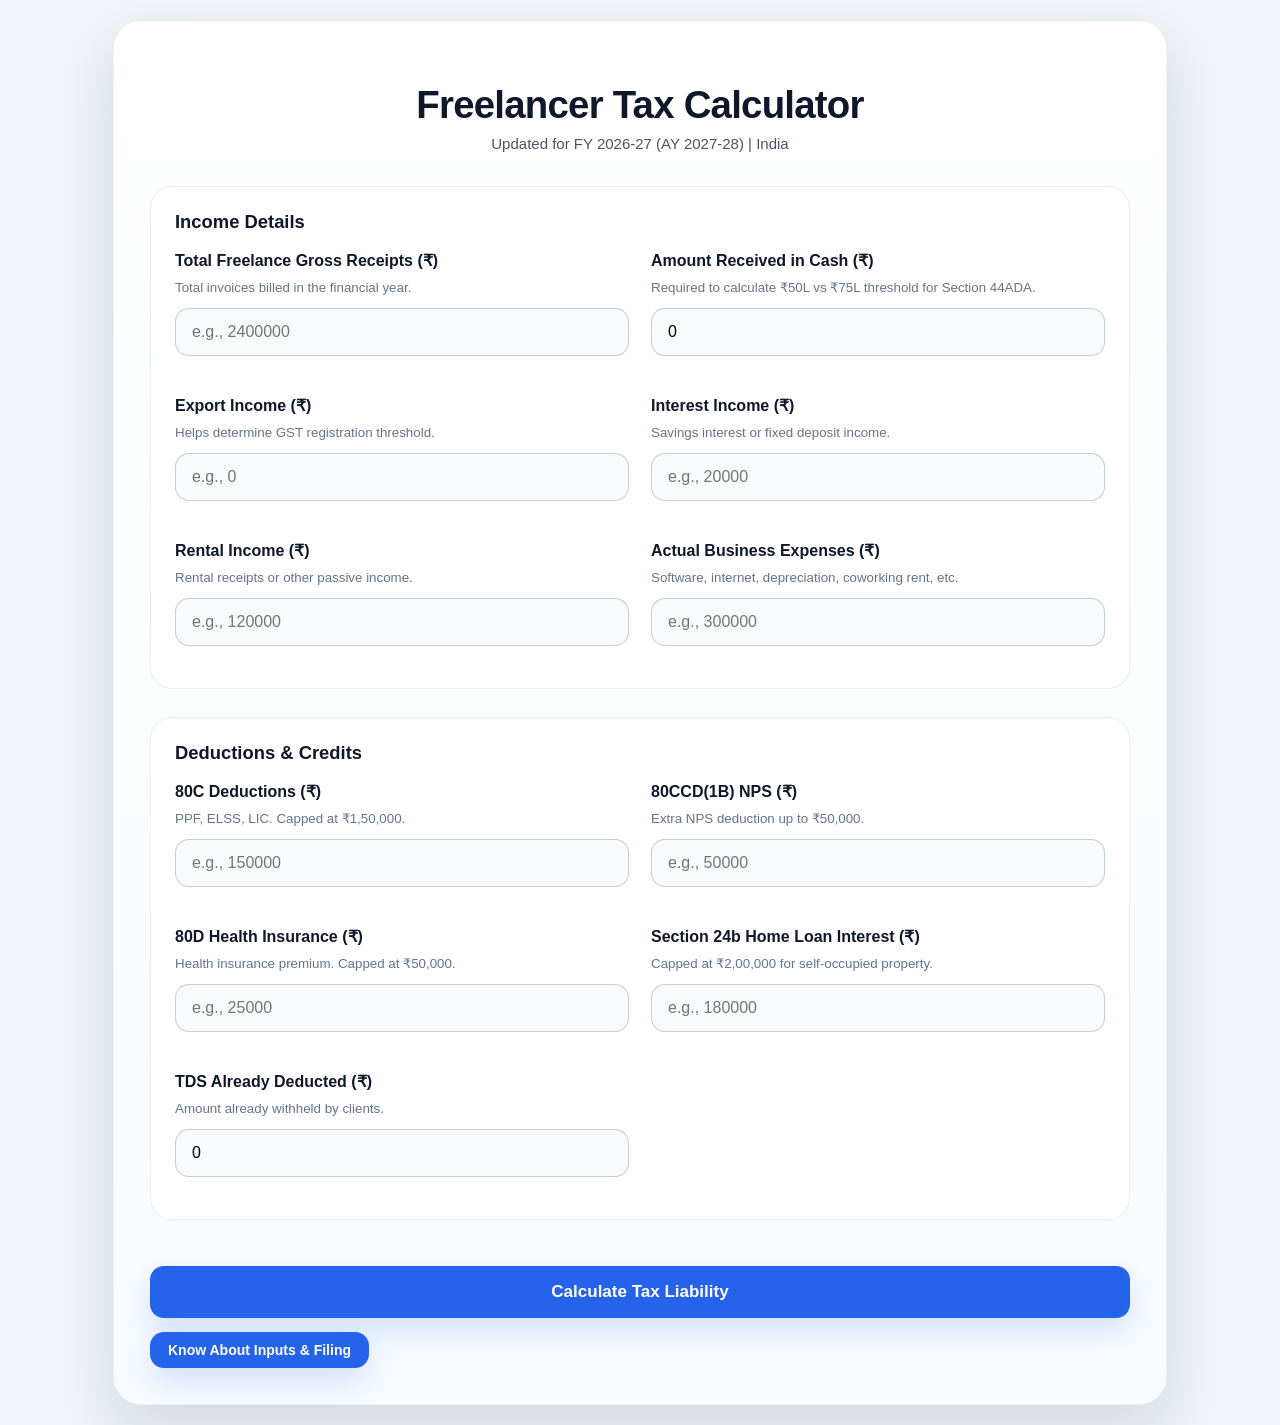
==== index.html @ a2005f17 "implement freelancer tax calculator with input documentation and asset minification script" ====
<!doctype html>
<html lang="en">
  <head>
    <meta charset="UTF-8" />
    <meta name="viewport" content="width=device-width, initial-scale=1.0" />
    <title>Indian Freelancer Tax Calculator (FY 2026-27)</title>
    <link rel="preconnect" href="https://cdn.jsdelivr.net" />
    <link rel="preconnect" href="https://cdnjs.cloudflare.com" />
    <link rel="stylesheet" href="styles.min.css" />
  </head>
  <body>
    <div class="container">
      <h1>Freelancer Tax Calculator</h1>
      <div class="subtitle">Updated for FY 2026-27 (AY 2027-28) | India</div>

      <div class="form-section">
        <h2 class="section-title">Income Details</h2>
        <div class="grid">
          <div class="input-group">
            <label>Total Freelance Gross Receipts (₹)</label>
            <small>Total invoices billed in the financial year.</small>
            <input
              type="number"
              id="grossReceipts"
              placeholder="e.g., 2400000"
              min="0"
            />
          </div>
          <div class="input-group">
            <label>Amount Received in Cash (₹)</label>
            <small>Required to calculate ₹50L vs ₹75L threshold for Section 44ADA.</small>
            <input
              type="number"
              id="cashReceipts"
              placeholder="e.g., 0"
              value="0"
              min="0"
            />
          </div>
          <div class="input-group">
            <label>Export Income (₹)</label>
            <small>Helps determine GST registration threshold.</small>
            <input
              type="number"
              id="exportIncome"
              placeholder="e.g., 0"
              min="0"
            />
          </div>
          <div class="input-group">
            <label>Interest Income (₹)</label>
            <small>Savings interest or fixed deposit income.</small>
            <input
              type="number"
              id="interestIncome"
              placeholder="e.g., 20000"
              min="0"
            />
          </div>
          <div class="input-group">
            <label>Rental Income (₹)</label>
            <small>Rental receipts or other passive income.</small>
            <input
              type="number"
              id="rentalIncome"
              placeholder="e.g., 120000"
              min="0"
            />
          </div>
          <div class="input-group">
            <label>Actual Business Expenses (₹)</label>
            <small>Software, internet, depreciation, coworking rent, etc.</small>
            <input
              type="number"
              id="expenses"
              placeholder="e.g., 300000"
              min="0"
            />
          </div>
        </div>
      </div>

      <div class="form-section">
        <h2 class="section-title">Deductions & Credits</h2>
        <div class="grid">
          <div class="input-group">
            <label>80C Deductions (₹)</label>
            <small>PPF, ELSS, LIC. Capped at ₹1,50,000.</small>
            <input
              type="number"
              id="deduction80C"
              placeholder="e.g., 150000"
              min="0"
            />
          </div>
          <div class="input-group">
            <label>80CCD(1B) NPS (₹)</label>
            <small>Extra NPS deduction up to ₹50,000.</small>
            <input
              type="number"
              id="deduction80CCD"
              placeholder="e.g., 50000"
              min="0"
            />
          </div>
          <div class="input-group">
            <label>80D Health Insurance (₹)</label>
            <small>Health insurance premium. Capped at ₹50,000.</small>
            <input
              type="number"
              id="deduction80D"
              placeholder="e.g., 25000"
              min="0"
            />
          </div>
          <div class="input-group">
            <label>Section 24b Home Loan Interest (₹)</label>
            <small>Capped at ₹2,00,000 for self-occupied property.</small>
            <input
              type="number"
              id="homeLoanInterest"
              placeholder="e.g., 180000"
              min="0"
            />
          </div>
          <div class="input-group">
            <label>TDS Already Deducted (₹)</label>
            <small>Amount already withheld by clients.</small>
            <input
              type="number"
              id="tdsDeducted"
              placeholder="e.g., 24000"
              min="0"
              value="0"
            />
          </div>
        </div>
      </div>

      <button class="btn" onclick="calculateTaxes()">
        Calculate Tax Liability
      </button>
      <a class="btn small" href="know-about.html">
        Know About Inputs & Filing
      </a>

      <div id="alertBanner" class="alert"></div>

      <div class="results" id="results">
        <div id="report">
          <h2>Comparison Matrix</h2>
          <div class="card-container">
            <!-- 44ADA New Regime -->
            <div class="card" id="card-new-44ada">
              <h3>Sec 44ADA + New Regime</h3>
              <p>Taxable Income: <span id="inc-new-44ada"></span></p>
              <div class="val" id="tax-new-44ada"></div>
              <p class="card-note">(No deduction tracking needed)</p>
            </div>

            <!-- 44ADA Old Regime -->
            <div class="card" id="card-old-44ada">
              <h3>Sec 44ADA + Old Regime</h3>
              <p>Taxable Income: <span id="inc-old-44ada"></span></p>
              <div class="val" id="tax-old-44ada"></div>
              <p class="card-note">(Claiming Chapter VI-A ded.)</p>
            </div>

            <!-- Regular New Regime -->
            <div class="card" id="card-new-reg">
              <h3>Regular Method + New Regime</h3>
              <p>Taxable Income: <span id="inc-new-reg"></span></p>
              <div class="val" id="tax-new-reg"></div>
              <p class="card-note">(Deducting actual expenses)</p>
            </div>

            <!-- Regular Old Regime -->
            <div class="card" id="card-old-reg">
              <h3>Regular Method + Old Regime</h3>
              <p>Taxable Income: <span id="inc-old-reg"></span></p>
              <div class="val" id="tax-old-reg"></div>
              <p class="card-note">(Actual Exp + Chap VI-A ded.)</p>
            </div>
          </div>

          <div class="summary-row">
            <div class="summary-item">
              <strong>Net Tax Payable</strong>
              <div id="net-tax">₹ 0</div>
            </div>
            <div class="summary-item">
              <strong>Tax Refund Expected</strong>
              <div id="tax-refund">₹ 0</div>
            </div>
            <div class="summary-item">
              <strong>Recommended Filing</strong>
              <div id="itr-recommendation">N/A</div>
            </div>
          </div>

          <div class="chart-card">
            <h3>Financial Breakdown</h3>
            <canvas id="summaryChart" height="240"></canvas>
          </div>

          <div class="breakdown-panel">
            <button class="btn small" onclick="toggleBreakdown()">
              View Calculation Breakdown
            </button>
            <div id="breakdown" class="breakdown-content">
              <p><strong>Scenario:</strong> <span id="breakdownScenario"></span></p>
              <p><strong>Base Tax:</strong> <span id="breakdownBaseTax"></span></p>
              <p><strong>Surcharge:</strong> <span id="breakdownSurcharge"></span></p>
              <p><strong>Health & Education Cess (4%):</strong> <span id="breakdownCess"></span></p>
              <p><strong>Total Tax:</strong> <span id="breakdownTotalTax"></span></p>
            </div>
          </div>

          <div class="schedule-card">
            <h3>Advance Tax Schedule</h3>
            <table class="schedule-table" id="advanceSchedule"></table>
          </div>
        </div>
        <button class="btn" onclick="downloadReport()">
          Export Report as PDF
        </button>
      </div>

    </div>

    <script src="script.min.js"></script>
  </body>
</html>
---- styles.min.css ----
body {
  font-family: "Segoe UI", Tahoma, Geneva, Verdana, sans-serif;
  background: #f0f4f8;
  color: #333;
  margin: 0;
  padding: 20px;
}
.container {
  max-width: 980px;
  margin: 0 auto;
  background: linear-gradient(180deg, #ffffff 0%, #f8fbff 100%);
  padding: 36px;
  border-radius: 28px;
  box-shadow: 0 25px 60px rgba(15, 23, 42, 0.12);
  border: 1px solid rgba(148, 163, 184, 0.16);
}
h1 {
  text-align: center;
  color: #0f172a;
  margin-bottom: 8px;
  letter-spacing: -0.02em;
  font-size: 2.4rem;
}
.subtitle {
  text-align: center;
  color: #475569;
  margin-bottom: 34px;
  font-size: 15px;
}
.grid {
  display: grid;
  grid-template-columns: repeat(2, minmax(0, 1fr));
  gap: 22px;
}
@media (max-width: 920px) {
  .grid {
    grid-template-columns: 1fr;
  }
}
.input-group {
  margin-bottom: 18px;
}
.input-group label {
  display: block;
  font-weight: 700;
  margin-bottom: 8px;
  color: #0f172a;
}
.input-group small {
  font-weight: 400;
  color: #64748b;
  display: block;
  margin-bottom: 10px;
  line-height: 1.5;
}
.input-group input {
  width: 100%;
  padding: 14px 16px;
  border: 1px solid rgba(148, 163, 184, 0.5);
  border-radius: 14px;
  font-size: 16px;
  box-sizing: border-box;
  transition:
    border-color 0.3s,
    box-shadow 0.3s;
  background: #f8fafc;
}
.input-group input:focus {
  border-color: #3b82f6;
  outline: none;
  box-shadow: 0 0 0 4px rgba(59, 130, 246, 0.12);
}
.btn {
  display: inline-flex;
  justify-content: center;
  align-items: center;
  width: 100%;
  padding: 16px 18px;
  background: #2563eb;
  color: #fff;
  text-decoration: none;
  border: none;
  border-radius: 14px;
  font-size: 17px;
  font-weight: 700;
  cursor: pointer;
  transition:
    background 0.25s,
    transform 0.25s,
    box-shadow 0.25s;
  margin-top: 18px;
  box-shadow: 0 12px 30px rgba(37, 99, 235, 0.18);
}
.btn:hover {
  background: #1e40af;
  transform: translateY(-1px);
  box-shadow: 0 16px 38px rgba(37, 99, 235, 0.24);
}
.btn.small {
  width: auto;
  padding: 10px 18px;
  font-size: 14px;
  margin-top: 14px;
}
.results {
  margin-top: 40px;
  display: none;
  padding: 28px;
  background: #ffffff;
  border-radius: 24px;
  border: 1px solid rgba(148, 163, 184, 0.18);
}
.results h2 {
  text-align: center;
  color: #0f172a;
  margin-bottom: 20px;
}
.form-section {
  margin-bottom: 28px;
  padding: 24px;
  border-radius: 22px;
  background: #ffffff;
  border: 1px solid rgba(148, 163, 184, 0.18);
}
.section-title {
  margin: 0 0 18px;
  font-size: 1.15rem;
  color: #0f172a;
}
.card-container {
  display: grid;
  grid-template-columns: repeat(2, minmax(0, 1fr));
  gap: 20px;
}
@media (max-width: 880px) {
  .card-container {
    grid-template-columns: 1fr;
  }
}
.card {
  padding: 22px;
  border-radius: 20px;
  border: 1px solid rgba(148, 163, 184, 0.18);
  background: #ffffff;
  text-align: left;
  position: relative;
  transition:
    transform 0.22s,
    box-shadow 0.22s;
}
.card-note {
  font-size: 13px;
  color: #475569;
  margin-top: 14px;
}
.card:hover {
  transform: translateY(-2px);
  box-shadow: 0 18px 48px rgba(15, 23, 42, 0.08);
}
.card h3 {
  margin-top: 0;
  color: #0f172a;
  border-bottom: 1px solid rgba(148, 163, 184, 0.18);
  padding-bottom: 10px;
  font-size: 18px;
}
.card .val {
  font-size: 30px;
  font-weight: 800;
  color: #111827;
  margin: 16px 0;
}
.card p {
  margin: 6px 0;
  color: #475569;
}
.highlight {
  border-color: #10b981;
  background: #ecfdf5;
  transform: scale(1.02);
  box-shadow: 0 4px 15px rgba(16, 185, 129, 0.2);
}
.highlight h3 {
  color: #047857;
  border-color: #a7f3d0;
}
.highlight .val {
  color: #10b981;
}
.highlight::before {
  content: "★ BEST OPTION";
  position: absolute;
  top: -12px;
  left: 50%;
  transform: translateX(-50%);
  background: #10b981;
  color: white;
  padding: 4px 12px;
  border-radius: 20px;
  font-size: 12px;
  font-weight: bold;
}
.alert {
  display: none;
  padding: 18px 20px;
  border-left: 5px solid #f59e0b;
  background: #fffbeb;
  color: #92400e;
  border-radius: 10px;
  margin: 24px 0;
}
.breakdown-content {
  display: none;
}
.summary-row {
  display: grid;
  grid-template-columns: repeat(3, 1fr);
  gap: 20px;
  margin-top: 20px;
}
.summary-item {
  background: #eff6ff;
  border: 1px solid #c7d2fe;
  border-radius: 12px;
  padding: 18px;
  text-align: center;
}
.summary-item strong {
  display: block;
  margin-bottom: 8px;
  color: #1e293b;
}
.chart-card,
.schedule-card,
.breakdown-panel {
  margin-top: 24px;
  padding: 20px;
  background: #f8fafc;
  border: 1px solid #e2e8f0;
  border-radius: 12px;
}
.chart-card {
  min-height: 320px;
}
.chart-card canvas {
  max-width: 640px;
  width: 100% !important;
  height: 240px !important;
  display: block;
  margin: 0 auto;
}
.breakdown-content p {
  margin: 10px 0;
  line-height: 1.6;
}
.schedule-table {
  width: 100%;
  border-collapse: collapse;
  margin-top: 12px;
}
.schedule-table th,
.schedule-table td {
  padding: 12px 14px;
  border: 1px solid #e2e8f0;
  text-align: left;
}
.schedule-table th {
  background: #eef2ff;
}
.info-card {
  margin-top: 40px;
  padding: 24px;
  border-radius: 14px;
  border: 1px solid #cbd5e1;
  background: #ffffff;
}
.info-card h2,
.info-card h3 {
  color: #1e293b;
}
.info-list {
  margin: 0;
  padding: 0;
  list-style: none;
}
.info-list li {
  margin-bottom: 18px;
}
.info-list li strong {
  display: block;
  margin-bottom: 6px;
  color: #0f172a;
}
.info-list li span {
  display: block;
  color: #475569;
}
.info-grid {
  display: grid;
  grid-template-columns: 1fr 1fr;
  gap: 20px;
}
@media (max-width: 768px) {
  .info-grid {
    grid-template-columns: 1fr;
  }
}
.navbar {
  display: flex;
  justify-content: space-between;
  align-items: center;
  margin-bottom: 30px;
}
.nav-link {
  color: #2563eb;
  text-decoration: none;
  font-weight: 700;
}
.nav-link:hover {
  text-decoration: underline;
}
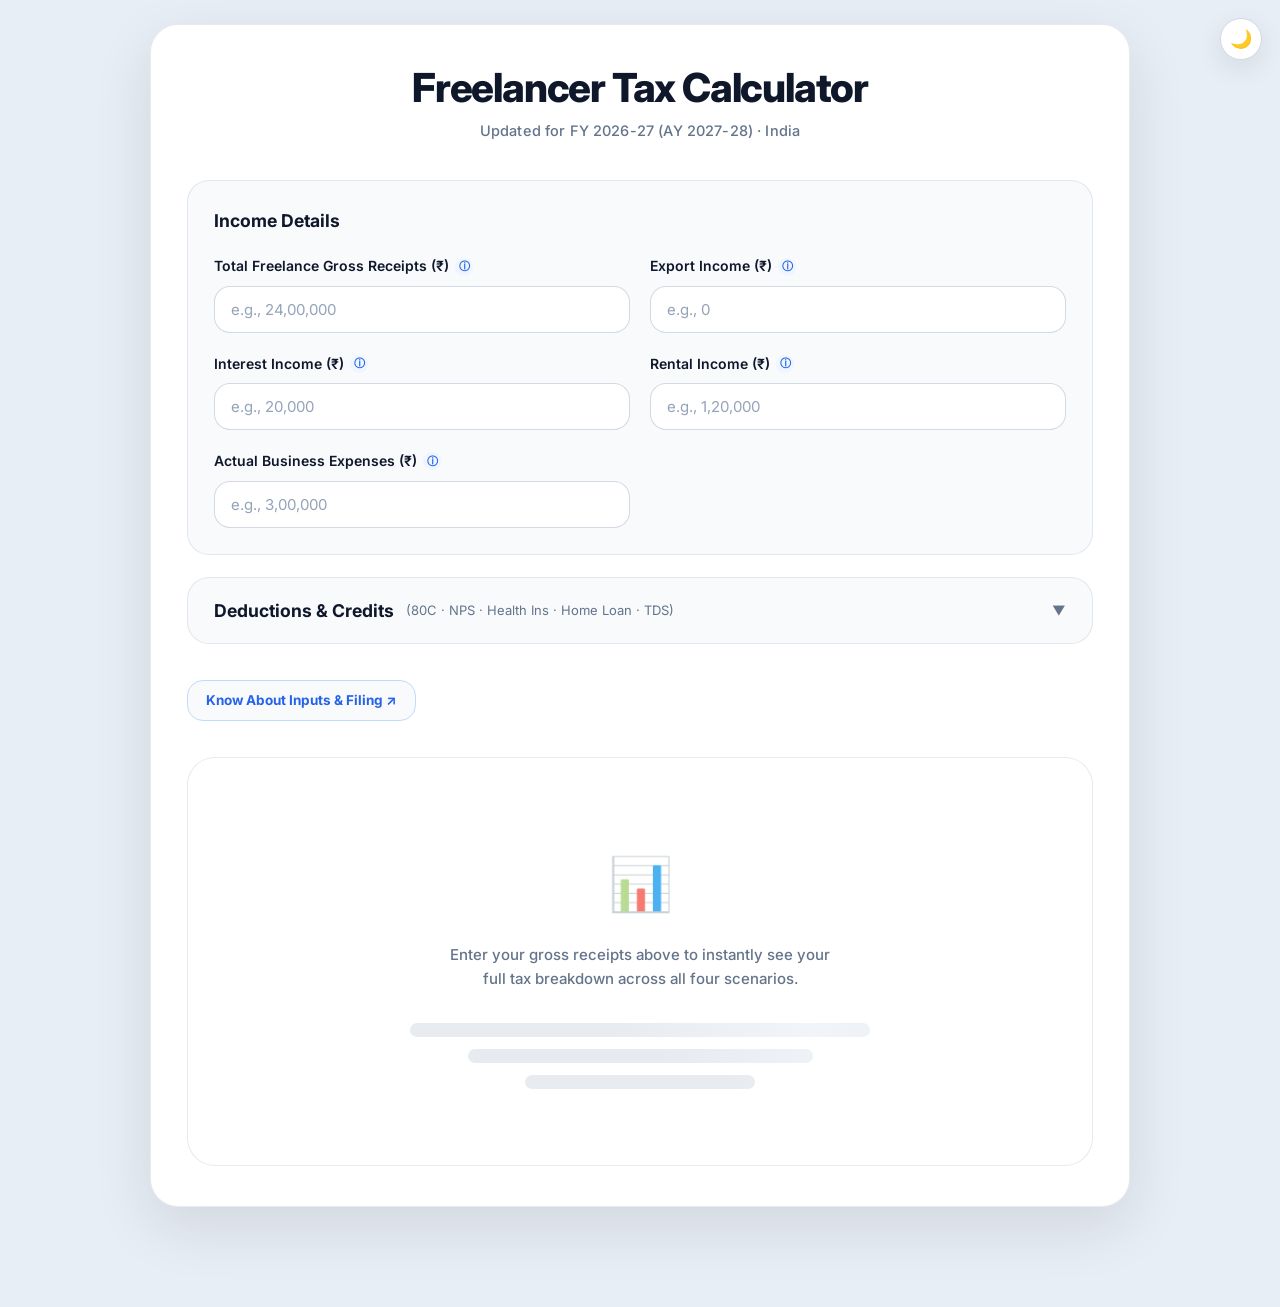
==== commit 7ddd5579: "enhance user experience with dark mode toggle and input formatting - Added a dark mode toggle button" ====
--- a/index.html
+++ b/index.html
@@ -3,186 +3,336 @@
   <head>
     <meta charset="UTF-8" />
     <meta name="viewport" content="width=device-width, initial-scale=1.0" />
+    <meta
+      name="description"
+      content="Free Indian Freelancer Tax Calculator for FY 2026-27. Instantly compare Old vs New Tax Regime and Section 44ADA to find your lowest tax liability. Includes advance tax schedule and PDF export."
+    />
     <title>Indian Freelancer Tax Calculator (FY 2026-27)</title>
+    <link rel="preconnect" href="https://fonts.googleapis.com" />
+    <link rel="preconnect" href="https://fonts.gstatic.com" crossorigin />
+    <link
+      href="https://fonts.googleapis.com/css2?family=Inter:wght@400;500;600;700;800&display=swap"
+      rel="stylesheet"
+    />
     <link rel="preconnect" href="https://cdn.jsdelivr.net" />
     <link rel="preconnect" href="https://cdnjs.cloudflare.com" />
-    <link rel="stylesheet" href="styles.min.css" />
+    <link rel="stylesheet" href="styles.css" />
   </head>
   <body>
+    <!-- Dark mode toggle -->
+    <button
+      class="dark-toggle"
+      id="darkToggle"
+      onclick="toggleDarkMode()"
+      aria-label="Toggle dark mode"
+      title="Toggle dark / light mode"
+    >🌙</button>
+
+    <!-- Toast container -->
+    <div class="toast-container" id="toastContainer"></div>
+
+    <!-- Sticky mobile summary bar -->
+    <div class="sticky-bar" id="stickyBar" aria-live="polite">
+      <span class="sticky-label">Net Tax Payable</span>
+      <strong class="sticky-amount" id="stickyAmount">₹ 0</strong>
+    </div>
+
     <div class="container">
       <h1>Freelancer Tax Calculator</h1>
-      <div class="subtitle">Updated for FY 2026-27 (AY 2027-28) | India</div>
-
+      <div class="subtitle">Updated for FY 2026-27 (AY 2027-28) · India</div>
+
+      <!-- ── Income Details ── -->
       <div class="form-section">
         <h2 class="section-title">Income Details</h2>
         <div class="grid">
-          <div class="input-group">
-            <label>Total Freelance Gross Receipts (₹)</label>
-            <small>Total invoices billed in the financial year.</small>
-            <input
-              type="number"
+
+          <div class="input-group">
+            <label for="grossReceipts">
+              Total Freelance Gross Receipts (₹)
+              <button
+                class="tip-btn"
+                data-tip="All professional fees and invoices billed during the financial year. Example: if you billed ₹24,00,000, enter 2400000."
+                aria-label="Help for Gross Receipts"
+              >ⓘ</button>
+            </label>
+            <input
+              type="text"
               id="grossReceipts"
-              placeholder="e.g., 2400000"
-              min="0"
-            />
-          </div>
-          <div class="input-group">
-            <label>Amount Received in Cash (₹)</label>
-            <small>Required to calculate ₹50L vs ₹75L threshold for Section 44ADA.</small>
-            <input
-              type="number"
+              placeholder="e.g., 24,00,000"
+              inputmode="numeric"
+              autocomplete="off"
+            />
+          </div>
+
+          <!-- Conditional: shown only when gross receipts > ₹50L -->
+          <div class="input-group" id="cashGroup" style="display:none">
+            <label for="cashReceipts">
+              Amount Received in Cash (₹)
+              <button
+                class="tip-btn"
+                data-tip="Cash payments received from clients. If cash receipts exceed 5% of total, your 44ADA limit drops from ₹75L to ₹50L."
+                aria-label="Help for Cash Receipts"
+              >ⓘ</button>
+            </label>
+            <input
+              type="text"
               id="cashReceipts"
               placeholder="e.g., 0"
+              inputmode="numeric"
               value="0"
-              min="0"
-            />
-          </div>
-          <div class="input-group">
-            <label>Export Income (₹)</label>
-            <small>Helps determine GST registration threshold.</small>
-            <input
-              type="number"
+              autocomplete="off"
+            />
+          </div>
+
+          <div class="input-group">
+            <label for="exportIncome">
+              Export Income (₹)
+              <button
+                class="tip-btn"
+                data-tip="Revenue earned from clients outside India. Only domestic receipts count towards the ₹20L GST registration threshold."
+                aria-label="Help for Export Income"
+              >ⓘ</button>
+            </label>
+            <input
+              type="text"
               id="exportIncome"
               placeholder="e.g., 0"
-              min="0"
-            />
-          </div>
-          <div class="input-group">
-            <label>Interest Income (₹)</label>
-            <small>Savings interest or fixed deposit income.</small>
-            <input
-              type="number"
+              inputmode="numeric"
+              autocomplete="off"
+            />
+          </div>
+
+          <div class="input-group">
+            <label for="interestIncome">
+              Interest Income (₹)
+              <button
+                class="tip-btn"
+                data-tip="Interest earned on savings accounts or fixed deposits during the year. Example: ₹20,000 from a bank FD."
+                aria-label="Help for Interest Income"
+              >ⓘ</button>
+            </label>
+            <input
+              type="text"
               id="interestIncome"
-              placeholder="e.g., 20000"
-              min="0"
-            />
-          </div>
-          <div class="input-group">
-            <label>Rental Income (₹)</label>
-            <small>Rental receipts or other passive income.</small>
-            <input
-              type="number"
+              placeholder="e.g., 20,000"
+              inputmode="numeric"
+              autocomplete="off"
+            />
+          </div>
+
+          <div class="input-group">
+            <label for="rentalIncome">
+              Rental Income (₹)
+              <button
+                class="tip-btn"
+                data-tip="Gross rent received during the year. A 30% standard deduction under Sec 24(a) is automatically applied in both tax regimes."
+                aria-label="Help for Rental Income"
+              >ⓘ</button>
+            </label>
+            <input
+              type="text"
               id="rentalIncome"
-              placeholder="e.g., 120000"
-              min="0"
-            />
-          </div>
-          <div class="input-group">
-            <label>Actual Business Expenses (₹)</label>
-            <small>Software, internet, depreciation, coworking rent, etc.</small>
-            <input
-              type="number"
+              placeholder="e.g., 1,20,000"
+              inputmode="numeric"
+              autocomplete="off"
+            />
+          </div>
+
+          <div class="input-group">
+            <label for="expenses">
+              Actual Business Expenses (₹)
+              <button
+                class="tip-btn"
+                data-tip="Software, internet, coworking rent, depreciation, subscriptions, etc. Used in the Regular Method calculation only."
+                aria-label="Help for Business Expenses"
+              >ⓘ</button>
+            </label>
+            <input
+              type="text"
               id="expenses"
-              placeholder="e.g., 300000"
-              min="0"
-            />
-          </div>
+              placeholder="e.g., 3,00,000"
+              inputmode="numeric"
+              autocomplete="off"
+            />
+          </div>
+
         </div>
       </div>
 
-      <div class="form-section">
-        <h2 class="section-title">Deductions & Credits</h2>
-        <div class="grid">
-          <div class="input-group">
-            <label>80C Deductions (₹)</label>
-            <small>PPF, ELSS, LIC. Capped at ₹1,50,000.</small>
-            <input
-              type="number"
-              id="deduction80C"
-              placeholder="e.g., 150000"
-              min="0"
-            />
-          </div>
-          <div class="input-group">
-            <label>80CCD(1B) NPS (₹)</label>
-            <small>Extra NPS deduction up to ₹50,000.</small>
-            <input
-              type="number"
-              id="deduction80CCD"
-              placeholder="e.g., 50000"
-              min="0"
-            />
-          </div>
-          <div class="input-group">
-            <label>80D Health Insurance (₹)</label>
-            <small>Health insurance premium. Capped at ₹50,000.</small>
-            <input
-              type="number"
-              id="deduction80D"
-              placeholder="e.g., 25000"
-              min="0"
-            />
-          </div>
-          <div class="input-group">
-            <label>Section 24b Home Loan Interest (₹)</label>
-            <small>Capped at ₹2,00,000 for self-occupied property.</small>
-            <input
-              type="number"
-              id="homeLoanInterest"
-              placeholder="e.g., 180000"
-              min="0"
-            />
-          </div>
-          <div class="input-group">
-            <label>TDS Already Deducted (₹)</label>
-            <small>Amount already withheld by clients.</small>
-            <input
-              type="number"
-              id="tdsDeducted"
-              placeholder="e.g., 24000"
-              min="0"
-              value="0"
-            />
+      <!-- ── Deductions & Credits (Accordion) ── -->
+      <div class="form-section accordion-section">
+        <button
+          class="accordion-toggle"
+          id="deductionsToggle"
+          onclick="toggleDeductions()"
+          aria-expanded="false"
+          aria-controls="deductionsContent"
+        >
+          <span>Deductions &amp; Credits</span>
+          <span class="accordion-hint" id="deductionsHint">(80C · NPS · Health Ins · Home Loan · TDS)</span>
+          <span class="chevron" id="deductionsChevron">▼</span>
+        </button>
+
+        <div
+          class="accordion-content"
+          id="deductionsContent"
+          aria-hidden="true"
+        >
+          <div class="grid">
+
+            <div class="input-group">
+              <label for="deduction80C">
+                80C Deductions (₹)
+                <button
+                  class="tip-btn"
+                  data-tip="PPF, ELSS, LIC, NSC, ELSS mutual funds. Capped at ₹1,50,000. Applies in Old Regime only."
+                  aria-label="Help for 80C"
+                >ⓘ</button>
+              </label>
+              <input
+                type="text"
+                id="deduction80C"
+                placeholder="e.g., 1,50,000"
+                inputmode="numeric"
+                autocomplete="off"
+              />
+            </div>
+
+            <div class="input-group">
+              <label for="deduction80CCD">
+                80CCD(1B) NPS (₹)
+                <button
+                  class="tip-btn"
+                  data-tip="Additional NPS contribution beyond the 80C limit. Capped at ₹50,000. Applies in Old Regime only."
+                  aria-label="Help for 80CCD"
+                >ⓘ</button>
+              </label>
+              <input
+                type="text"
+                id="deduction80CCD"
+                placeholder="e.g., 50,000"
+                inputmode="numeric"
+                autocomplete="off"
+              />
+            </div>
+
+            <div class="input-group">
+              <label for="deduction80D">
+                80D Health Insurance (₹)
+                <button
+                  class="tip-btn"
+                  data-tip="Health insurance premium for self, family, and senior citizen parents. Capped at ₹50,000. Applies in Old Regime only."
+                  aria-label="Help for 80D"
+                >ⓘ</button>
+              </label>
+              <input
+                type="text"
+                id="deduction80D"
+                placeholder="e.g., 25,000"
+                inputmode="numeric"
+                autocomplete="off"
+              />
+            </div>
+
+            <div class="input-group">
+              <label for="homeLoanInterest">
+                Sec 24b Home Loan Interest (₹)
+                <button
+                  class="tip-btn"
+                  data-tip="Interest paid on a self-occupied home loan. Capped at ₹2,00,000. Applies in Old Regime only."
+                  aria-label="Help for Home Loan Interest"
+                >ⓘ</button>
+              </label>
+              <input
+                type="text"
+                id="homeLoanInterest"
+                placeholder="e.g., 1,80,000"
+                inputmode="numeric"
+                autocomplete="off"
+              />
+            </div>
+
+            <div class="input-group">
+              <label for="tdsDeducted">
+                TDS Already Deducted (₹)
+                <button
+                  class="tip-btn"
+                  data-tip="Tax already withheld from your payments by clients. This is credited against your final tax liability or refunded if excess."
+                  aria-label="Help for TDS"
+                >ⓘ</button>
+              </label>
+              <input
+                type="text"
+                id="tdsDeducted"
+                placeholder="e.g., 24,000"
+                inputmode="numeric"
+                value="0"
+                autocomplete="off"
+              />
+            </div>
+
           </div>
         </div>
       </div>
 
-      <button class="btn" onclick="calculateTaxes()">
-        Calculate Tax Liability
-      </button>
-      <a class="btn small" href="know-about.html">
-        Know About Inputs & Filing
+      <a class="btn small secondary" href="know-about.html">
+        Know About Inputs &amp; Filing ↗
       </a>
 
-      <div id="alertBanner" class="alert"></div>
-
+      <!-- ── Results ── -->
       <div class="results" id="results">
-        <div id="report">
-          <h2>Comparison Matrix</h2>
-          <div class="card-container">
-            <!-- 44ADA New Regime -->
-            <div class="card" id="card-new-44ada">
-              <h3>Sec 44ADA + New Regime</h3>
-              <p>Taxable Income: <span id="inc-new-44ada"></span></p>
-              <div class="val" id="tax-new-44ada"></div>
-              <p class="card-note">(No deduction tracking needed)</p>
-            </div>
-
-            <!-- 44ADA Old Regime -->
-            <div class="card" id="card-old-44ada">
-              <h3>Sec 44ADA + Old Regime</h3>
-              <p>Taxable Income: <span id="inc-old-44ada"></span></p>
-              <div class="val" id="tax-old-44ada"></div>
-              <p class="card-note">(Claiming Chapter VI-A ded.)</p>
-            </div>
-
-            <!-- Regular New Regime -->
-            <div class="card" id="card-new-reg">
-              <h3>Regular Method + New Regime</h3>
-              <p>Taxable Income: <span id="inc-new-reg"></span></p>
-              <div class="val" id="tax-new-reg"></div>
-              <p class="card-note">(Deducting actual expenses)</p>
-            </div>
-
-            <!-- Regular Old Regime -->
-            <div class="card" id="card-old-reg">
-              <h3>Regular Method + Old Regime</h3>
-              <p>Taxable Income: <span id="inc-old-reg"></span></p>
-              <div class="val" id="tax-old-reg"></div>
-              <p class="card-note">(Actual Exp + Chap VI-A ded.)</p>
-            </div>
-          </div>
-
+
+        <!-- Skeleton / empty state -->
+        <div id="skeletonState" class="skeleton-state">
+          <div class="skeleton-icon">📊</div>
+          <p class="skeleton-prompt">
+            Enter your gross receipts above to instantly see your full tax breakdown across all four scenarios.
+          </p>
+          <div class="skeleton-bars">
+            <div class="skeleton-bar w-full"></div>
+            <div class="skeleton-bar w-3/4"></div>
+            <div class="skeleton-bar w-1/2"></div>
+          </div>
+        </div>
+
+        <!-- Calculated results (hidden until first calculation) -->
+        <div id="report" class="report-content" style="display:none">
+          <h2>Tax Analysis Results</h2>
+
+          <!-- Hero card: best option -->
+          <div id="heroCard" class="hero-card">
+            <div class="hero-badge">★ BEST OPTION</div>
+            <h3 class="hero-name" id="heroName"></h3>
+            <div class="hero-body">
+              <div class="hero-stat">
+                <span class="hero-label">Total Tax</span>
+                <div class="hero-amount" id="heroTaxAmount"></div>
+              </div>
+              <div class="hero-divider"></div>
+              <div class="hero-stat">
+                <span class="hero-label">Taxable Income</span>
+                <div class="hero-income-val" id="heroIncome"></div>
+              </div>
+            </div>
+            <p class="hero-note" id="heroNote"></p>
+          </div>
+
+          <!-- Compare other options -->
+          <button
+            class="alt-toggle-btn"
+            id="altToggleBtn"
+            onclick="toggleAlternatives()"
+            aria-expanded="false"
+            aria-controls="alternativesGrid"
+          >
+            <span>Compare Other Options</span>
+            <span class="chevron" id="altChevron">▼</span>
+          </button>
+          <div id="alternativesGrid" class="alternatives-grid" style="display:none" aria-hidden="true">
+            <!-- Populated by JS -->
+          </div>
+
+          <!-- Summary row -->
           <div class="summary-row">
             <div class="summary-item">
               <strong>Net Tax Payable</strong>
@@ -198,11 +348,13 @@
             </div>
           </div>
 
+          <!-- Chart -->
           <div class="chart-card">
             <h3>Financial Breakdown</h3>
             <canvas id="summaryChart" height="240"></canvas>
           </div>
 
+          <!-- Calculation breakdown -->
           <div class="breakdown-panel">
             <button class="btn small" onclick="toggleBreakdown()">
               View Calculation Breakdown
@@ -211,23 +363,26 @@
               <p><strong>Scenario:</strong> <span id="breakdownScenario"></span></p>
               <p><strong>Base Tax:</strong> <span id="breakdownBaseTax"></span></p>
               <p><strong>Surcharge:</strong> <span id="breakdownSurcharge"></span></p>
-              <p><strong>Health & Education Cess (4%):</strong> <span id="breakdownCess"></span></p>
+              <p><strong>Health &amp; Education Cess (4%):</strong> <span id="breakdownCess"></span></p>
               <p><strong>Total Tax:</strong> <span id="breakdownTotalTax"></span></p>
             </div>
           </div>
 
+          <!-- Advance tax schedule -->
           <div class="schedule-card">
             <h3>Advance Tax Schedule</h3>
             <table class="schedule-table" id="advanceSchedule"></table>
           </div>
         </div>
-        <button class="btn" onclick="downloadReport()">
+
+        <!-- Export button (shown after first calc) -->
+        <button class="btn" id="exportBtn" onclick="downloadReport()" style="display:none">
           Export Report as PDF
         </button>
+
       </div>
-
     </div>
 
-    <script src="script.min.js"></script>
+    <script src="script.js"></script>
   </body>
 </html>
--- a/styles.css
+++ b/styles.css
@@ -0,0 +1,1164 @@
+/* ════════════════════════════════════════════════════════
+   DESIGN TOKENS — Light Mode
+════════════════════════════════════════════════════════ */
+:root {
+  --bg: #e8eef5;
+  --surface: #ffffff;
+  --surface-2: #f8fafc;
+  --surface-3: #f1f5f9;
+  --border: rgba(148, 163, 184, 0.22);
+  --border-2: rgba(148, 163, 184, 0.4);
+  --text-1: #0f172a;
+  --text-2: #334155;
+  --text-3: #64748b;
+  --text-muted: #94a3b8;
+
+  --blue: #2563eb;
+  --blue-hover: #1d4ed8;
+  --blue-light: #eff6ff;
+  --blue-border: #bfdbfe;
+  --blue-shadow: rgba(37, 99, 235, 0.22);
+
+  --green: #10b981;
+  --green-bg: #ecfdf5;
+  --green-border: #6ee7b7;
+  --green-shadow: rgba(16, 185, 129, 0.22);
+
+  --red: #ef4444;
+  --red-light: #fef2f2;
+  --amber: #f59e0b;
+  --amber-bg: #fffbeb;
+
+  --r-xs: 8px;
+  --r-sm: 12px;
+  --r-md: 16px;
+  --r-lg: 22px;
+  --r-xl: 28px;
+
+  --shadow-sm: 0 2px 8px rgba(15, 23, 42, 0.06);
+  --shadow-md: 0 8px 28px rgba(15, 23, 42, 0.09);
+  --shadow-lg: 0 20px 60px rgba(15, 23, 42, 0.11);
+
+  --t: 0.22s ease;
+  --t-slow: 0.38s ease;
+}
+
+/* ════════════════════════════════════════════════════════
+   DARK MODE TOKENS — OS auto-detect
+════════════════════════════════════════════════════════ */
+@media (prefers-color-scheme: dark) {
+  :root:not(.light-mode) {
+    --bg: #070f1c;
+    --surface: #0d1b2e;
+    --surface-2: #091525;
+    --surface-3: #0a1828;
+    --border: rgba(148, 163, 184, 0.1);
+    --border-2: rgba(148, 163, 184, 0.2);
+    --text-1: #e2e8f0;
+    --text-2: #cbd5e1;
+    --text-3: #94a3b8;
+    --text-muted: #64748b;
+    --blue-light: rgba(37, 99, 235, 0.15);
+    --blue-border: rgba(59, 130, 246, 0.3);
+    --blue-shadow: rgba(37, 99, 235, 0.3);
+    --green-bg: rgba(16, 185, 129, 0.1);
+    --green-border: rgba(110, 231, 183, 0.3);
+    --green-shadow: rgba(16, 185, 129, 0.25);
+    --red-light: rgba(239, 68, 68, 0.1);
+    --amber-bg: rgba(245, 158, 11, 0.1);
+    --shadow-sm: 0 2px 8px rgba(0, 0, 0, 0.25);
+    --shadow-md: 0 8px 28px rgba(0, 0, 0, 0.35);
+    --shadow-lg: 0 20px 60px rgba(0, 0, 0, 0.45);
+  }
+}
+
+/* Manual dark mode class override */
+html.dark-mode {
+  --bg: #070f1c;
+  --surface: #0d1b2e;
+  --surface-2: #091525;
+  --surface-3: #0a1828;
+  --border: rgba(148, 163, 184, 0.1);
+  --border-2: rgba(148, 163, 184, 0.2);
+  --text-1: #e2e8f0;
+  --text-2: #cbd5e1;
+  --text-3: #94a3b8;
+  --text-muted: #64748b;
+  --blue-light: rgba(37, 99, 235, 0.15);
+  --blue-border: rgba(59, 130, 246, 0.3);
+  --blue-shadow: rgba(37, 99, 235, 0.3);
+  --green-bg: rgba(16, 185, 129, 0.1);
+  --green-border: rgba(110, 231, 183, 0.3);
+  --green-shadow: rgba(16, 185, 129, 0.25);
+  --red-light: rgba(239, 68, 68, 0.1);
+  --amber-bg: rgba(245, 158, 11, 0.1);
+  --shadow-sm: 0 2px 8px rgba(0, 0, 0, 0.25);
+  --shadow-md: 0 8px 28px rgba(0, 0, 0, 0.35);
+  --shadow-lg: 0 20px 60px rgba(0, 0, 0, 0.45);
+}
+
+/* Manual light mode override (user selected light, OS is dark) */
+html.light-mode {
+  --bg: #e8eef5;
+  --surface: #ffffff;
+  --surface-2: #f8fafc;
+  --surface-3: #f1f5f9;
+  --border: rgba(148, 163, 184, 0.22);
+  --border-2: rgba(148, 163, 184, 0.4);
+  --text-1: #0f172a;
+  --text-2: #334155;
+  --text-3: #64748b;
+  --text-muted: #94a3b8;
+  --blue-light: #eff6ff;
+  --blue-border: #bfdbfe;
+  --blue-shadow: rgba(37, 99, 235, 0.22);
+  --green-bg: #ecfdf5;
+  --green-border: #6ee7b7;
+  --green-shadow: rgba(16, 185, 129, 0.22);
+  --red-light: #fef2f2;
+  --amber-bg: #fffbeb;
+  --shadow-sm: 0 2px 8px rgba(15, 23, 42, 0.06);
+  --shadow-md: 0 8px 28px rgba(15, 23, 42, 0.09);
+  --shadow-lg: 0 20px 60px rgba(15, 23, 42, 0.11);
+}
+
+/* ════════════════════════════════════════════════════════
+   BASE
+════════════════════════════════════════════════════════ */
+*,
+*::before,
+*::after {
+  box-sizing: border-box;
+}
+
+body {
+  font-family: "Inter", "Segoe UI", system-ui, sans-serif;
+  background: var(--bg);
+  color: var(--text-1);
+  margin: 0;
+  padding: 24px 16px 100px;
+  transition:
+    background var(--t-slow),
+    color var(--t-slow);
+  line-height: 1.6;
+}
+
+.container {
+  max-width: 980px;
+  margin: 0 auto;
+  background: var(--surface);
+  padding: 40px 36px;
+  border-radius: var(--r-xl);
+  box-shadow: var(--shadow-lg);
+  border: 1px solid var(--border);
+  transition:
+    background var(--t-slow),
+    border-color var(--t-slow);
+}
+
+h1 {
+  text-align: center;
+  color: var(--text-1);
+  margin: 0 0 8px;
+  letter-spacing: -0.03em;
+  font-size: 2.5rem;
+  font-weight: 800;
+  line-height: 1.15;
+}
+
+.subtitle {
+  text-align: center;
+  color: var(--text-3);
+  margin-bottom: 38px;
+  font-size: 14.5px;
+  font-weight: 500;
+  letter-spacing: 0.01em;
+}
+
+/* ════════════════════════════════════════════════════════
+   DARK MODE TOGGLE
+════════════════════════════════════════════════════════ */
+.dark-toggle {
+  position: fixed;
+  top: 18px;
+  right: 18px;
+  z-index: 1000;
+  width: 42px;
+  height: 42px;
+  border-radius: 50%;
+  border: 1px solid var(--border-2);
+  background: var(--surface);
+  box-shadow: var(--shadow-md);
+  cursor: pointer;
+  font-size: 18px;
+  display: flex;
+  align-items: center;
+  justify-content: center;
+  transition:
+    background var(--t),
+    border-color var(--t),
+    transform var(--t),
+    box-shadow var(--t);
+  padding: 0;
+}
+.dark-toggle:hover {
+  transform: scale(1.1) rotate(15deg);
+  box-shadow: var(--shadow-lg);
+}
+
+/* ════════════════════════════════════════════════════════
+   FORM SECTIONS
+════════════════════════════════════════════════════════ */
+.form-section {
+  margin-bottom: 22px;
+  padding: 26px;
+  border-radius: var(--r-lg);
+  background: var(--surface-2);
+  border: 1px solid var(--border);
+  transition:
+    background var(--t-slow),
+    border-color var(--t-slow);
+}
+
+.section-title {
+  margin: 0 0 20px;
+  font-size: 1.1rem;
+  font-weight: 700;
+  color: var(--text-1);
+}
+
+.grid {
+  display: grid;
+  grid-template-columns: repeat(2, minmax(0, 1fr));
+  gap: 20px;
+}
+@media (max-width: 720px) {
+  .grid {
+    grid-template-columns: 1fr;
+  }
+}
+
+/* ════════════════════════════════════════════════════════
+   INPUT GROUPS
+════════════════════════════════════════════════════════ */
+.input-group {
+  display: flex;
+  flex-direction: column;
+}
+
+.input-group label {
+  display: flex;
+  align-items: center;
+  gap: 6px;
+  font-weight: 600;
+  font-size: 14px;
+  margin-bottom: 8px;
+  color: var(--text-1);
+  cursor: default;
+}
+
+.input-group input {
+  width: 100%;
+  padding: 13px 16px;
+  border: 1.5px solid var(--border-2);
+  border-radius: var(--r-md);
+  font-size: 15px;
+  font-family: inherit;
+  background: var(--surface);
+  color: var(--text-1);
+  transition:
+    border-color var(--t),
+    box-shadow var(--t),
+    background var(--t-slow);
+  outline: none;
+}
+.input-group input:focus {
+  border-color: var(--blue);
+  box-shadow: 0 0 0 4px var(--blue-shadow);
+}
+.input-group input.input-error {
+  border-color: var(--red);
+  box-shadow: 0 0 0 3px rgba(239, 68, 68, 0.15);
+}
+.input-group input::placeholder {
+  color: var(--text-muted);
+}
+
+.field-error {
+  font-size: 12px;
+  color: var(--red);
+  margin-top: 5px;
+  font-weight: 500;
+}
+
+/* Slide-in animation for conditional field */
+.slide-in {
+  animation: slideDown 0.3s ease forwards;
+}
+@keyframes slideDown {
+  from {
+    opacity: 0;
+    transform: translateY(-8px);
+  }
+  to {
+    opacity: 1;
+    transform: translateY(0);
+  }
+}
+
+/* ════════════════════════════════════════════════════════
+   TOOLTIPS
+════════════════════════════════════════════════════════ */
+.tip-btn {
+  display: inline-flex;
+  align-items: center;
+  justify-content: center;
+  width: 18px;
+  height: 18px;
+  border-radius: 50%;
+  border: none;
+  background: var(--blue-light);
+  color: var(--blue);
+  font-size: 11px;
+  font-weight: 700;
+  cursor: pointer;
+  padding: 0;
+  flex-shrink: 0;
+  transition:
+    background var(--t),
+    transform var(--t);
+  line-height: 1;
+}
+.tip-btn:hover {
+  background: var(--blue-border);
+  transform: scale(1.15);
+}
+
+.tip-bubble {
+  display: none;
+  position: absolute;
+  bottom: calc(100% + 10px);
+  left: 0;
+  right: 0;
+  background: var(--text-1);
+  color: #fff;
+  font-size: 12.5px;
+  font-weight: 400;
+  line-height: 1.55;
+  padding: 10px 14px;
+  border-radius: var(--r-sm);
+  box-shadow: var(--shadow-md);
+  z-index: 100;
+  pointer-events: none;
+}
+.tip-bubble::after {
+  content: "";
+  position: absolute;
+  top: 100%;
+  left: 20px;
+  border: 6px solid transparent;
+  border-top-color: var(--text-1);
+}
+.tip-bubble.visible {
+  display: block;
+}
+
+/* Wrapper needs relative positioning for tip-bubble */
+.input-group {
+  position: relative;
+}
+
+/* ════════════════════════════════════════════════════════
+   ACCORDION (Deductions Section)
+════════════════════════════════════════════════════════ */
+.accordion-section {
+  padding: 0;
+  overflow: hidden;
+}
+
+.accordion-toggle {
+  width: 100%;
+  display: flex;
+  align-items: center;
+  gap: 10px;
+  padding: 22px 26px;
+  background: none;
+  border: none;
+  cursor: pointer;
+  font-family: inherit;
+  font-size: 1.1rem;
+  font-weight: 700;
+  color: var(--text-1);
+  text-align: left;
+  transition: color var(--t);
+}
+.accordion-toggle:hover {
+  color: var(--blue);
+}
+
+.accordion-hint {
+  font-size: 13px;
+  font-weight: 400;
+  color: var(--text-3);
+  margin-left: 2px;
+}
+
+.chevron {
+  margin-left: auto;
+  font-size: 13px;
+  color: var(--text-3);
+  transition: transform var(--t);
+  display: inline-block;
+}
+
+.accordion-content {
+  max-height: 0;
+  overflow: hidden;
+  transition:
+    max-height 0.4s ease,
+    padding var(--t);
+  padding: 0 26px;
+}
+.accordion-content.open {
+  max-height: 600px;
+  padding: 0 26px 26px;
+}
+
+/* ════════════════════════════════════════════════════════
+   BUTTONS
+════════════════════════════════════════════════════════ */
+.btn {
+  display: inline-flex;
+  justify-content: center;
+  align-items: center;
+  gap: 8px;
+  width: 100%;
+  padding: 15px 20px;
+  background: var(--blue);
+  color: #fff;
+  text-decoration: none;
+  border: none;
+  border-radius: var(--r-md);
+  font-size: 16px;
+  font-weight: 700;
+  font-family: inherit;
+  cursor: pointer;
+  transition:
+    background var(--t),
+    transform var(--t),
+    box-shadow var(--t);
+  margin-top: 18px;
+  box-shadow: 0 6px 20px var(--blue-shadow);
+}
+.btn:hover {
+  background: var(--blue-hover);
+  transform: translateY(-2px);
+  box-shadow: 0 10px 30px var(--blue-shadow);
+}
+.btn:active {
+  transform: translateY(0);
+}
+
+.btn.small {
+  width: auto;
+  padding: 9px 18px;
+  font-size: 13.5px;
+  margin-top: 14px;
+}
+.btn.secondary {
+  background: var(--surface-2);
+  color: var(--blue);
+  border: 1.5px solid var(--blue-border);
+  box-shadow: none;
+}
+.btn.secondary:hover {
+  background: var(--blue-light);
+  transform: translateY(-1px);
+  box-shadow: var(--shadow-sm);
+}
+
+/* ════════════════════════════════════════════════════════
+   RESULTS WRAPPER
+════════════════════════════════════════════════════════ */
+.results {
+  margin-top: 36px;
+  padding: 28px;
+  background: var(--surface);
+  border-radius: var(--r-xl);
+  border: 1px solid var(--border);
+  transition:
+    background var(--t-slow),
+    border-color var(--t-slow);
+}
+
+/* ════════════════════════════════════════════════════════
+   SKELETON / EMPTY STATE
+════════════════════════════════════════════════════════ */
+@keyframes shimmer {
+  0% {
+    background-position: -400px 0;
+  }
+  100% {
+    background-position: 400px 0;
+  }
+}
+
+.skeleton-state {
+  text-align: center;
+  padding: 56px 20px 48px;
+}
+.skeleton-icon {
+  font-size: 52px;
+  margin-bottom: 18px;
+  opacity: 0.7;
+}
+.skeleton-prompt {
+  font-size: 15px;
+  color: var(--text-3);
+  margin: 0 auto 32px;
+  max-width: 380px;
+  font-weight: 500;
+  line-height: 1.6;
+}
+.skeleton-bars {
+  display: flex;
+  flex-direction: column;
+  gap: 12px;
+  max-width: 460px;
+  margin: 0 auto;
+}
+.skeleton-bar {
+  height: 14px;
+  border-radius: 7px;
+  background: linear-gradient(
+    90deg,
+    var(--border) 25%,
+    var(--surface-3) 50%,
+    var(--border) 75%
+  );
+  background-size: 800px 100%;
+  animation: shimmer 1.6s infinite linear;
+}
+.skeleton-bar.w-full {
+  width: 100%;
+}
+.skeleton-bar.w-3\/4 {
+  width: 75%;
+  margin: 0 auto;
+}
+.skeleton-bar.w-1\/2 {
+  width: 50%;
+  margin: 0 auto;
+}
+
+/* ════════════════════════════════════════════════════════
+   REPORT CONTENT
+════════════════════════════════════════════════════════ */
+.report-content h2 {
+  text-align: center;
+  color: var(--text-1);
+  margin: 0 0 24px;
+  font-size: 1.4rem;
+  font-weight: 700;
+}
+
+/* ════════════════════════════════════════════════════════
+   HERO CARD (Best Option)
+════════════════════════════════════════════════════════ */
+.hero-card {
+  position: relative;
+  background: linear-gradient(135deg, #1e3a8a 0%, #2563eb 55%, #0284c7 100%);
+  color: #fff;
+  border-radius: var(--r-xl);
+  padding: 38px 40px 34px;
+  overflow: hidden;
+  box-shadow: 0 16px 50px rgba(37, 99, 235, 0.38);
+  margin-bottom: 16px;
+}
+.hero-card::before {
+  content: "";
+  position: absolute;
+  top: -60px;
+  right: -60px;
+  width: 200px;
+  height: 200px;
+  border-radius: 50%;
+  background: rgba(255, 255, 255, 0.06);
+}
+.hero-card::after {
+  content: "";
+  position: absolute;
+  bottom: -40px;
+  left: -40px;
+  width: 160px;
+  height: 160px;
+  border-radius: 50%;
+  background: rgba(255, 255, 255, 0.04);
+}
+
+.hero-badge {
+  display: inline-block;
+  background: rgba(255, 255, 255, 0.18);
+  border: 1px solid rgba(255, 255, 255, 0.3);
+  border-radius: 20px;
+  font-size: 11.5px;
+  font-weight: 700;
+  letter-spacing: 0.08em;
+  padding: 4px 14px;
+  margin-bottom: 14px;
+  backdrop-filter: blur(8px);
+}
+
+.hero-name {
+  margin: 0 0 28px;
+  font-size: 1.5rem;
+  font-weight: 800;
+  letter-spacing: -0.02em;
+  color: #fff;
+  position: relative;
+}
+
+.hero-body {
+  display: flex;
+  gap: 0;
+  align-items: center;
+  position: relative;
+}
+
+.hero-stat {
+  flex: 1;
+}
+
+.hero-divider {
+  width: 1px;
+  height: 60px;
+  background: rgba(255, 255, 255, 0.2);
+  margin: 0 32px;
+}
+
+.hero-label {
+  display: block;
+  font-size: 12px;
+  font-weight: 600;
+  letter-spacing: 0.08em;
+  text-transform: uppercase;
+  opacity: 0.7;
+  margin-bottom: 6px;
+}
+
+.hero-amount {
+  font-size: 2.8rem;
+  font-weight: 800;
+  letter-spacing: -0.03em;
+  line-height: 1;
+}
+
+.hero-income-val {
+  font-size: 1.6rem;
+  font-weight: 700;
+  letter-spacing: -0.02em;
+  line-height: 1;
+}
+
+.hero-note {
+  margin: 22px 0 0;
+  font-size: 13px;
+  opacity: 0.75;
+  position: relative;
+  font-style: italic;
+}
+
+@media (max-width: 560px) {
+  .hero-card {
+    padding: 28px 22px 24px;
+  }
+  .hero-amount {
+    font-size: 2rem;
+  }
+  .hero-income-val {
+    font-size: 1.2rem;
+  }
+  .hero-divider {
+    margin: 0 18px;
+  }
+  .hero-body {
+    flex-direction: column;
+    align-items: flex-start;
+    gap: 18px;
+  }
+  .hero-divider {
+    display: none;
+  }
+}
+
+/* ════════════════════════════════════════════════════════
+   ALTERNATIVE CARDS
+════════════════════════════════════════════════════════ */
+.alt-toggle-btn {
+  width: 100%;
+  display: flex;
+  align-items: center;
+  justify-content: space-between;
+  padding: 12px 20px;
+  background: var(--surface-2);
+  border: 1px solid var(--border-2);
+  border-radius: var(--r-md);
+  cursor: pointer;
+  font-family: inherit;
+  font-size: 14px;
+  font-weight: 600;
+  color: var(--text-2);
+  transition:
+    background var(--t),
+    border-color var(--t),
+    color var(--t);
+  margin-bottom: 14px;
+}
+.alt-toggle-btn:hover {
+  background: var(--blue-light);
+  color: var(--blue);
+  border-color: var(--blue-border);
+}
+
+.alternatives-grid {
+  display: grid;
+  grid-template-columns: repeat(3, 1fr);
+  gap: 14px;
+  margin-bottom: 20px;
+  animation: fadeInUp 0.25s ease;
+}
+@media (max-width: 720px) {
+  .alternatives-grid {
+    grid-template-columns: 1fr;
+  }
+}
+
+@keyframes fadeInUp {
+  from {
+    opacity: 0;
+    transform: translateY(10px);
+  }
+  to {
+    opacity: 1;
+    transform: translateY(0);
+  }
+}
+
+.alt-card {
+  padding: 18px;
+  border-radius: var(--r-lg);
+  border: 1px solid var(--border);
+  background: var(--surface-2);
+  transition:
+    transform var(--t),
+    box-shadow var(--t),
+    background var(--t-slow),
+    border-color var(--t-slow);
+}
+.alt-card:hover {
+  transform: translateY(-2px);
+  box-shadow: var(--shadow-md);
+}
+.alt-card h4 {
+  margin: 0 0 10px;
+  font-size: 13.5px;
+  font-weight: 700;
+  color: var(--text-2);
+  border-bottom: 1px solid var(--border);
+  padding-bottom: 9px;
+}
+.alt-tax {
+  font-size: 1.45rem;
+  font-weight: 800;
+  color: var(--text-1);
+  margin-bottom: 8px;
+}
+.alt-income {
+  font-size: 12.5px;
+  color: var(--text-3);
+  margin: 0 0 6px;
+}
+.alt-note {
+  font-size: 11.5px;
+  color: var(--text-muted);
+  font-style: italic;
+  margin: 0;
+  line-height: 1.5;
+}
+.alt-card-disabled {
+  opacity: 0.5;
+}
+.alt-card-disabled .alt-tax {
+  color: var(--text-muted);
+}
+
+/* ════════════════════════════════════════════════════════
+   SUMMARY ROW
+════════════════════════════════════════════════════════ */
+.summary-row {
+  display: grid;
+  grid-template-columns: repeat(3, 1fr);
+  gap: 16px;
+  margin-top: 22px;
+}
+@media (max-width: 580px) {
+  .summary-row {
+    grid-template-columns: 1fr;
+  }
+}
+
+.summary-item {
+  background: var(--blue-light);
+  border: 1px solid var(--blue-border);
+  border-radius: var(--r-md);
+  padding: 18px 16px;
+  text-align: center;
+  transition:
+    background var(--t-slow),
+    border-color var(--t-slow);
+}
+.summary-item strong {
+  display: block;
+  margin-bottom: 8px;
+  color: var(--text-2);
+  font-size: 12.5px;
+  font-weight: 600;
+  text-transform: uppercase;
+  letter-spacing: 0.05em;
+}
+.summary-item div {
+  font-size: 1.15rem;
+  font-weight: 700;
+  color: var(--text-1);
+}
+
+/* ════════════════════════════════════════════════════════
+   CHART, BREAKDOWN, SCHEDULE CARDS
+════════════════════════════════════════════════════════ */
+.chart-card,
+.schedule-card,
+.breakdown-panel {
+  margin-top: 20px;
+  padding: 22px;
+  background: var(--surface-2);
+  border: 1px solid var(--border);
+  border-radius: var(--r-lg);
+  transition:
+    background var(--t-slow),
+    border-color var(--t-slow);
+}
+
+.chart-card h3,
+.schedule-card h3 {
+  margin: 0 0 18px;
+  font-size: 1rem;
+  font-weight: 700;
+  color: var(--text-1);
+}
+
+.chart-card {
+  min-height: 300px;
+}
+
+.chart-card canvas {
+  max-width: 580px;
+  width: 100% !important;
+  height: 240px !important;
+  display: block;
+  margin: 0 auto;
+}
+
+.breakdown-content {
+  display: none;
+  margin-top: 14px;
+  padding: 16px;
+  background: var(--surface);
+  border-radius: var(--r-sm);
+  border: 1px solid var(--border);
+}
+.breakdown-content p {
+  margin: 9px 0;
+  font-size: 14px;
+  color: var(--text-2);
+  line-height: 1.6;
+}
+.breakdown-content p span {
+  color: var(--text-1);
+  font-weight: 600;
+}
+
+.schedule-table {
+  width: 100%;
+  border-collapse: collapse;
+  font-size: 14px;
+}
+.schedule-table th,
+.schedule-table td {
+  padding: 11px 14px;
+  border: 1px solid var(--border);
+  text-align: left;
+  color: var(--text-2);
+}
+.schedule-table th {
+  background: var(--surface-3);
+  font-weight: 700;
+  color: var(--text-1);
+  font-size: 13px;
+}
+.schedule-table tr:hover td {
+  background: var(--surface-3);
+}
+
+/* ════════════════════════════════════════════════════════
+   TOAST NOTIFICATIONS
+════════════════════════════════════════════════════════ */
+.toast-container {
+  position: fixed;
+  top: 20px;
+  right: 72px;
+  z-index: 999;
+  display: flex;
+  flex-direction: column;
+  gap: 10px;
+  max-width: 380px;
+  pointer-events: none;
+}
+
+@keyframes toastSlideIn {
+  from {
+    opacity: 0;
+    transform: translateX(100%);
+  }
+  to {
+    opacity: 1;
+    transform: translateX(0);
+  }
+}
+@keyframes toastSlideOut {
+  from {
+    opacity: 1;
+    transform: translateX(0);
+  }
+  to {
+    opacity: 0;
+    transform: translateX(100%);
+  }
+}
+
+.toast {
+  display: flex;
+  align-items: flex-start;
+  gap: 10px;
+  padding: 14px 16px;
+  border-radius: var(--r-md);
+  box-shadow: var(--shadow-md);
+  font-size: 13px;
+  line-height: 1.5;
+  color: var(--text-1);
+  pointer-events: all;
+  opacity: 0;
+  transform: translateX(100%);
+  transition:
+    opacity 0.32s ease,
+    transform 0.32s ease;
+}
+.toast.toast-show {
+  opacity: 1;
+  transform: translateX(0);
+}
+.toast-warning {
+  background: var(--amber-bg);
+  border: 1px solid var(--amber);
+  color: #78350f;
+}
+html.dark-mode .toast-warning,
+@media (prefers-color-scheme: dark) {
+  :root:not(.light-mode) .toast-warning {
+    color: #fcd34d;
+  }
+}
+
+.toast-icon {
+  font-size: 16px;
+  flex-shrink: 0;
+  margin-top: 1px;
+}
+.toast-msg {
+  flex: 1;
+  font-weight: 500;
+}
+.toast-close {
+  flex-shrink: 0;
+  background: none;
+  border: none;
+  cursor: pointer;
+  font-size: 18px;
+  line-height: 1;
+  color: inherit;
+  opacity: 0.6;
+  padding: 0;
+  transition: opacity var(--t);
+}
+.toast-close:hover {
+  opacity: 1;
+}
+
+@media (max-width: 480px) {
+  .toast-container {
+    right: 12px;
+    left: 12px;
+    max-width: none;
+  }
+}
+
+/* ════════════════════════════════════════════════════════
+   STICKY MOBILE BAR
+════════════════════════════════════════════════════════ */
+.sticky-bar {
+  position: fixed;
+  bottom: 0;
+  left: 0;
+  right: 0;
+  z-index: 998;
+  display: flex;
+  align-items: center;
+  justify-content: space-between;
+  padding: 14px 24px;
+  background: var(--surface);
+  border-top: 1px solid var(--border-2);
+  box-shadow: 0 -8px 30px rgba(15, 23, 42, 0.1);
+  transform: translateY(100%);
+  transition:
+    transform var(--t-slow),
+    background var(--t-slow),
+    border-color var(--t-slow);
+}
+.sticky-bar.visible {
+  transform: translateY(0);
+}
+
+.sticky-label {
+  font-size: 13px;
+  font-weight: 600;
+  color: var(--text-3);
+  text-transform: uppercase;
+  letter-spacing: 0.05em;
+}
+.sticky-amount {
+  font-size: 1.3rem;
+  font-weight: 800;
+  color: var(--blue);
+}
+
+/* Show sticky bar only on mobile */
+@media (min-width: 641px) {
+  .sticky-bar {
+    display: none !important;
+  }
+}
+
+/* ════════════════════════════════════════════════════════
+   INFO CARD (know-about.html)
+════════════════════════════════════════════════════════ */
+.info-card {
+  margin-top: 32px;
+  padding: 28px;
+  border-radius: var(--r-lg);
+  border: 1px solid var(--border);
+  background: var(--surface);
+  transition:
+    background var(--t-slow),
+    border-color var(--t-slow);
+}
+.info-card h2,
+.info-card h3 {
+  color: var(--text-1);
+}
+.info-card h3 {
+  margin-top: 28px;
+  margin-bottom: 12px;
+  font-size: 1rem;
+  font-weight: 700;
+  border-bottom: 1px solid var(--border);
+  padding-bottom: 10px;
+}
+.info-card ol {
+  color: var(--text-2);
+  padding-left: 20px;
+}
+.info-card ol li {
+  margin-bottom: 10px;
+  font-size: 14px;
+  line-height: 1.65;
+}
+.info-card ol a {
+  color: var(--blue);
+  font-weight: 600;
+}
+
+.info-grid {
+  display: grid;
+  grid-template-columns: 1fr 1fr;
+  gap: 24px;
+}
+@media (max-width: 640px) {
+  .info-grid {
+    grid-template-columns: 1fr;
+  }
+}
+
+.info-list {
+  margin: 0;
+  padding: 0;
+  list-style: none;
+}
+.info-list li {
+  margin-bottom: 18px;
+  padding-bottom: 18px;
+  border-bottom: 1px solid var(--border);
+}
+.info-list li:last-child {
+  border-bottom: none;
+  margin-bottom: 0;
+  padding-bottom: 0;
+}
+.info-list li strong {
+  display: block;
+  margin-bottom: 4px;
+  color: var(--text-1);
+  font-size: 13.5px;
+}
+.info-list li span {
+  display: block;
+  color: var(--text-3);
+  font-size: 13px;
+  line-height: 1.6;
+}
+
+/* ════════════════════════════════════════════════════════
+   NAVBAR (know-about.html)
+════════════════════════════════════════════════════════ */
+.navbar {
+  display: flex;
+  justify-content: space-between;
+  align-items: center;
+  margin-bottom: 8px;
+  flex-wrap: wrap;
+  gap: 10px;
+}
+.navbar h1 {
+  margin: 0;
+  font-size: 1.8rem;
+}
+
+.nav-link {
+  color: var(--blue);
+  text-decoration: none;
+  font-weight: 600;
+  font-size: 14px;
+  transition: color var(--t);
+}
+.nav-link:hover {
+  color: var(--blue-hover);
+  text-decoration: underline;
+}
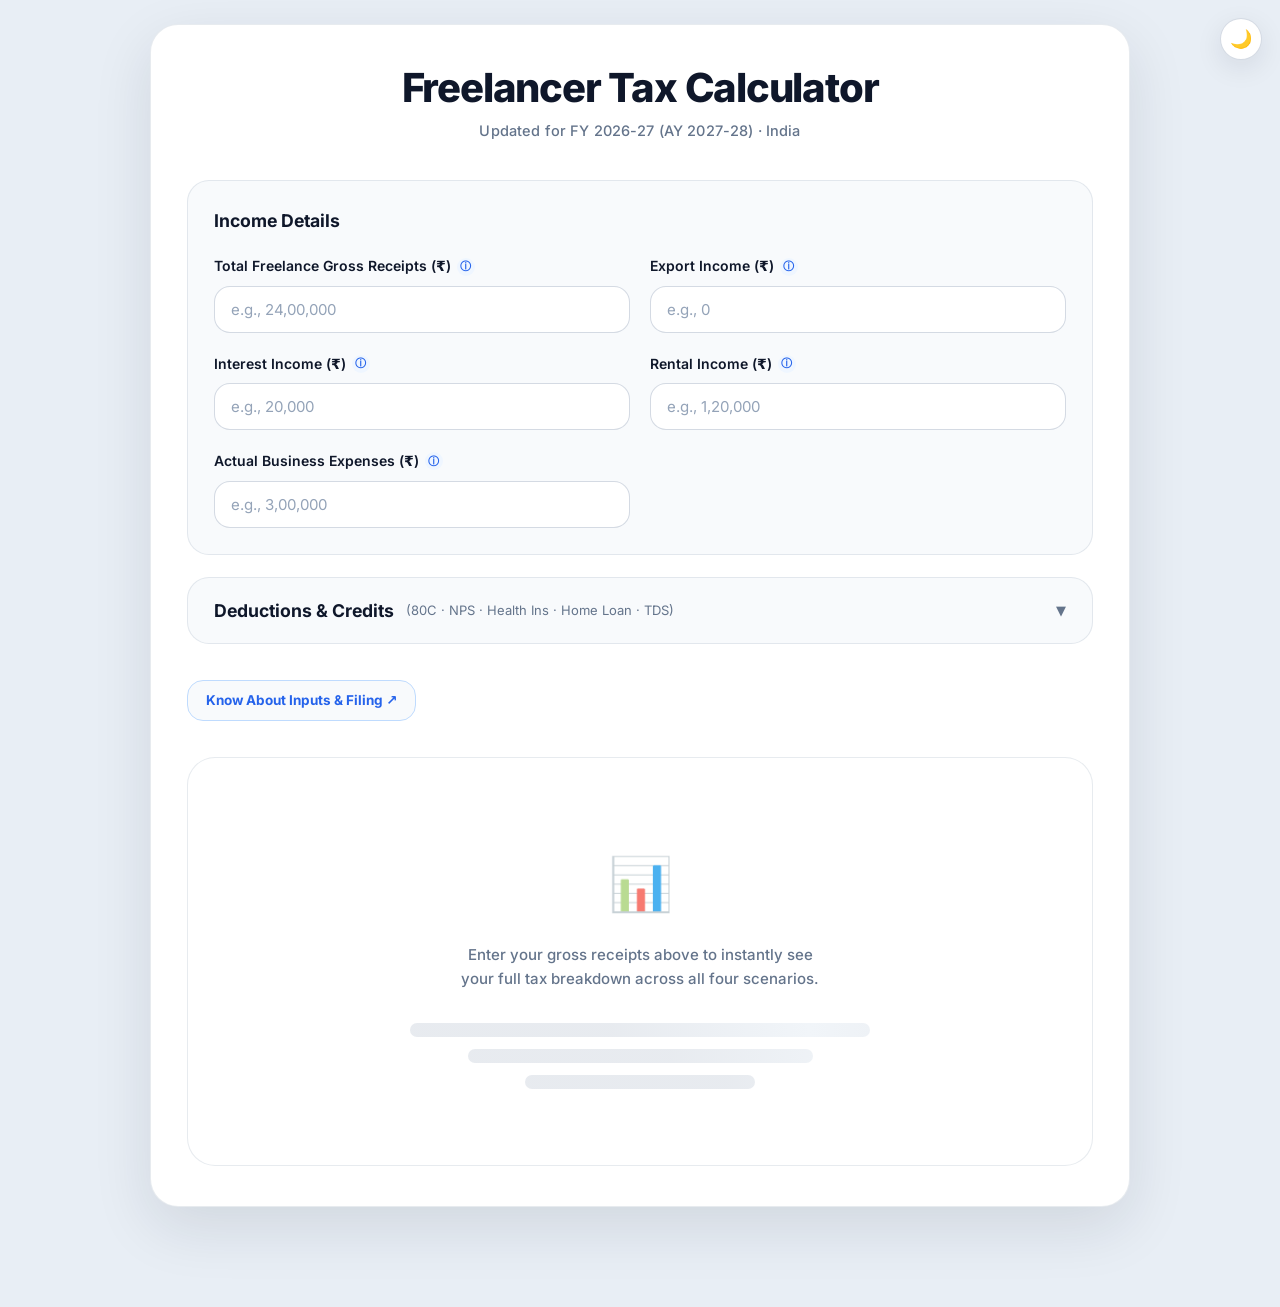
==== commit b98002c8: "Remove font preconnect links and implement SVG donut chart; add print button visibility toggle" ====
--- a/index.html
+++ b/index.html
@@ -8,12 +8,6 @@
       content="Free Indian Freelancer Tax Calculator for FY 2026-27. Instantly compare Old vs New Tax Regime and Section 44ADA to find your lowest tax liability. Includes advance tax schedule and PDF export."
     />
     <title>Indian Freelancer Tax Calculator (FY 2026-27)</title>
-    <link rel="preconnect" href="https://fonts.googleapis.com" />
-    <link rel="preconnect" href="https://fonts.gstatic.com" crossorigin />
-    <link
-      href="https://fonts.googleapis.com/css2?family=Inter:wght@400;500;600;700;800&display=swap"
-      rel="stylesheet"
-    />
     <link rel="preconnect" href="https://cdn.jsdelivr.net" />
     <link rel="preconnect" href="https://cdnjs.cloudflare.com" />
     <link rel="stylesheet" href="styles.css" />
@@ -351,7 +345,14 @@
           <!-- Chart -->
           <div class="chart-card">
             <h3>Financial Breakdown</h3>
-            <canvas id="summaryChart" height="240"></canvas>
+          <!-- SVG Donut Chart (#6 — zero external dependency) -->
+          <svg
+            id="summaryChart"
+            viewBox="0 0 320 240"
+            role="img"
+            aria-label="Financial breakdown donut chart"
+          ></svg>
+          <div id="chartLegend" class="chart-legend"></div>
           </div>
 
           <!-- Calculation breakdown -->
@@ -375,10 +376,15 @@
           </div>
         </div>
 
-        <!-- Export button (shown after first calc) -->
-        <button class="btn" id="exportBtn" onclick="downloadReport()" style="display:none">
-          Export Report as PDF
-        </button>
+        <!-- Export / Print buttons -->
+        <div style="display:flex;gap:12px;flex-wrap:wrap">
+          <button class="btn" id="exportBtn" onclick="downloadReport()" style="display:none;flex:1">
+            Export Report as PDF
+          </button>
+          <button class="btn secondary" id="printBtn" onclick="window.print()" style="display:none;flex:1">
+            🖨️ Print Report
+          </button>
+        </div>
 
       </div>
     </div>
--- a/styles.css
+++ b/styles.css
@@ -1,3 +1,16 @@
+/* ════════════════════════════════════════════════════════
+   SELF-HOSTED FONT (#1) — Inter Variable
+   Single WOFF2 variable font covers weights 100–900.
+   Eliminates two Google Fonts network requests.
+════════════════════════════════════════════════════════ */
+@font-face {
+  font-family: 'Inter';
+  font-style:  normal;
+  font-weight: 100 900;
+  font-display: swap;
+  src: url('fonts/inter-variable.woff2') format('woff2');
+}
+
 /* ════════════════════════════════════════════════════════
    DESIGN TOKENS — Light Mode
 ════════════════════════════════════════════════════════ */
@@ -857,15 +870,63 @@
 }
 
 .chart-card {
-  min-height: 300px;
-}
-
-.chart-card canvas {
-  max-width: 580px;
-  width: 100% !important;
-  height: 240px !important;
+  min-height: 260px;
+}
+
+/* ── SVG Donut Chart (#6) ── */
+#summaryChart {
   display: block;
+  width: 100%;
+  max-width: 320px;
+  height: auto;
   margin: 0 auto;
+  overflow: visible;
+}
+
+.donut-slice {
+  cursor: pointer;
+  transition: opacity 0.2s ease;
+}
+.donut-slice:hover { opacity: 0.78; }
+
+.donut-center-label {
+  font-family: 'Inter', system-ui, sans-serif;
+  font-size: 11px;
+  font-weight: 500;
+}
+.donut-center-value {
+  font-family: 'Inter', system-ui, sans-serif;
+  font-size: 15px;
+  font-weight: 700;
+}
+
+/* ── Chart HTML Legend ── */
+.chart-legend {
+  display: flex;
+  flex-direction: column;
+  gap: 9px;
+  max-width: 320px;
+  margin: 18px auto 0;
+}
+.legend-item {
+  display: flex;
+  align-items: center;
+  gap: 10px;
+  font-size: 13px;
+}
+.legend-dot {
+  width: 12px;
+  height: 12px;
+  border-radius: 3px;
+  flex-shrink: 0;
+}
+.legend-label {
+  flex: 1;
+  color: var(--text-2);
+}
+.legend-value {
+  font-weight: 700;
+  color: var(--text-1);
 }
 
 .breakdown-content {
@@ -971,11 +1032,11 @@
   border: 1px solid var(--amber);
   color: #78350f;
 }
-html.dark-mode .toast-warning,
+html.dark-mode .toast-warning {
+  color: #fcd34d;
+}
 @media (prefers-color-scheme: dark) {
-  :root:not(.light-mode) .toast-warning {
-    color: #fcd34d;
-  }
+  :root:not(.light-mode) .toast-warning { color: #fcd34d; }
 }
 
 .toast-icon {
@@ -1158,7 +1219,71 @@
   font-size: 14px;
   transition: color var(--t);
 }
-.nav-link:hover {
-  color: var(--blue-hover);
-  text-decoration: underline;
-}
+.nav-link:hover { color: var(--blue-hover); text-decoration: underline; }
+
+/* ════════════════════════════════════════════════════════
+   PRINT STYLES (#5)
+   Browser Ctrl+P / Save as PDF — no external library.
+   Add a "Print Report" button (onclick="window.print()")
+   in index.html alongside Export as PDF.
+════════════════════════════════════════════════════════ */
+@media print {
+  /* Hide all UI chrome */
+  .dark-toggle,
+  .sticky-bar,
+  .toast-container,
+  .alt-toggle-btn,
+  .skeleton-state,
+  .tip-btn,
+  #exportBtn,
+  .breakdown-panel > .btn,
+  .accordion-toggle .chevron,
+  .accordion-hint,
+  .btn.secondary { display: none !important; }
+
+  /* Clean background */
+  body {
+    background: #fff;
+    padding: 0;
+    color: #0f172a;
+    -webkit-print-color-adjust: exact;
+    print-color-adjust: exact;
+  }
+
+  .container {
+    box-shadow: none;
+    border: 1px solid #e2e8f0;
+    border-radius: 12px;
+    padding: 24px;
+    max-width: 100%;
+  }
+
+  /* Force-expand deductions accordion */
+  .accordion-content {
+    max-height: none !important;
+    padding: 0 26px 26px !important;
+  }
+
+  /* Always show alternatives */
+  .alternatives-grid { display: grid !important; }
+
+  /* Ensure hero card gradient prints */
+  .hero-card {
+    background: #2563eb !important;
+    color: #fff !important;
+  }
+  .hero-card * { color: #fff !important; }
+
+  /* Prevent awkward page breaks */
+  .hero-card,
+  .chart-card,
+  .schedule-card,
+  .summary-row,
+  .breakdown-content { page-break-inside: avoid; }
+
+  /* Light border on cards for print */
+  .alt-card,
+  .summary-item,
+  .form-section,
+  .results { border-color: #e2e8f0 !important; }
+}
